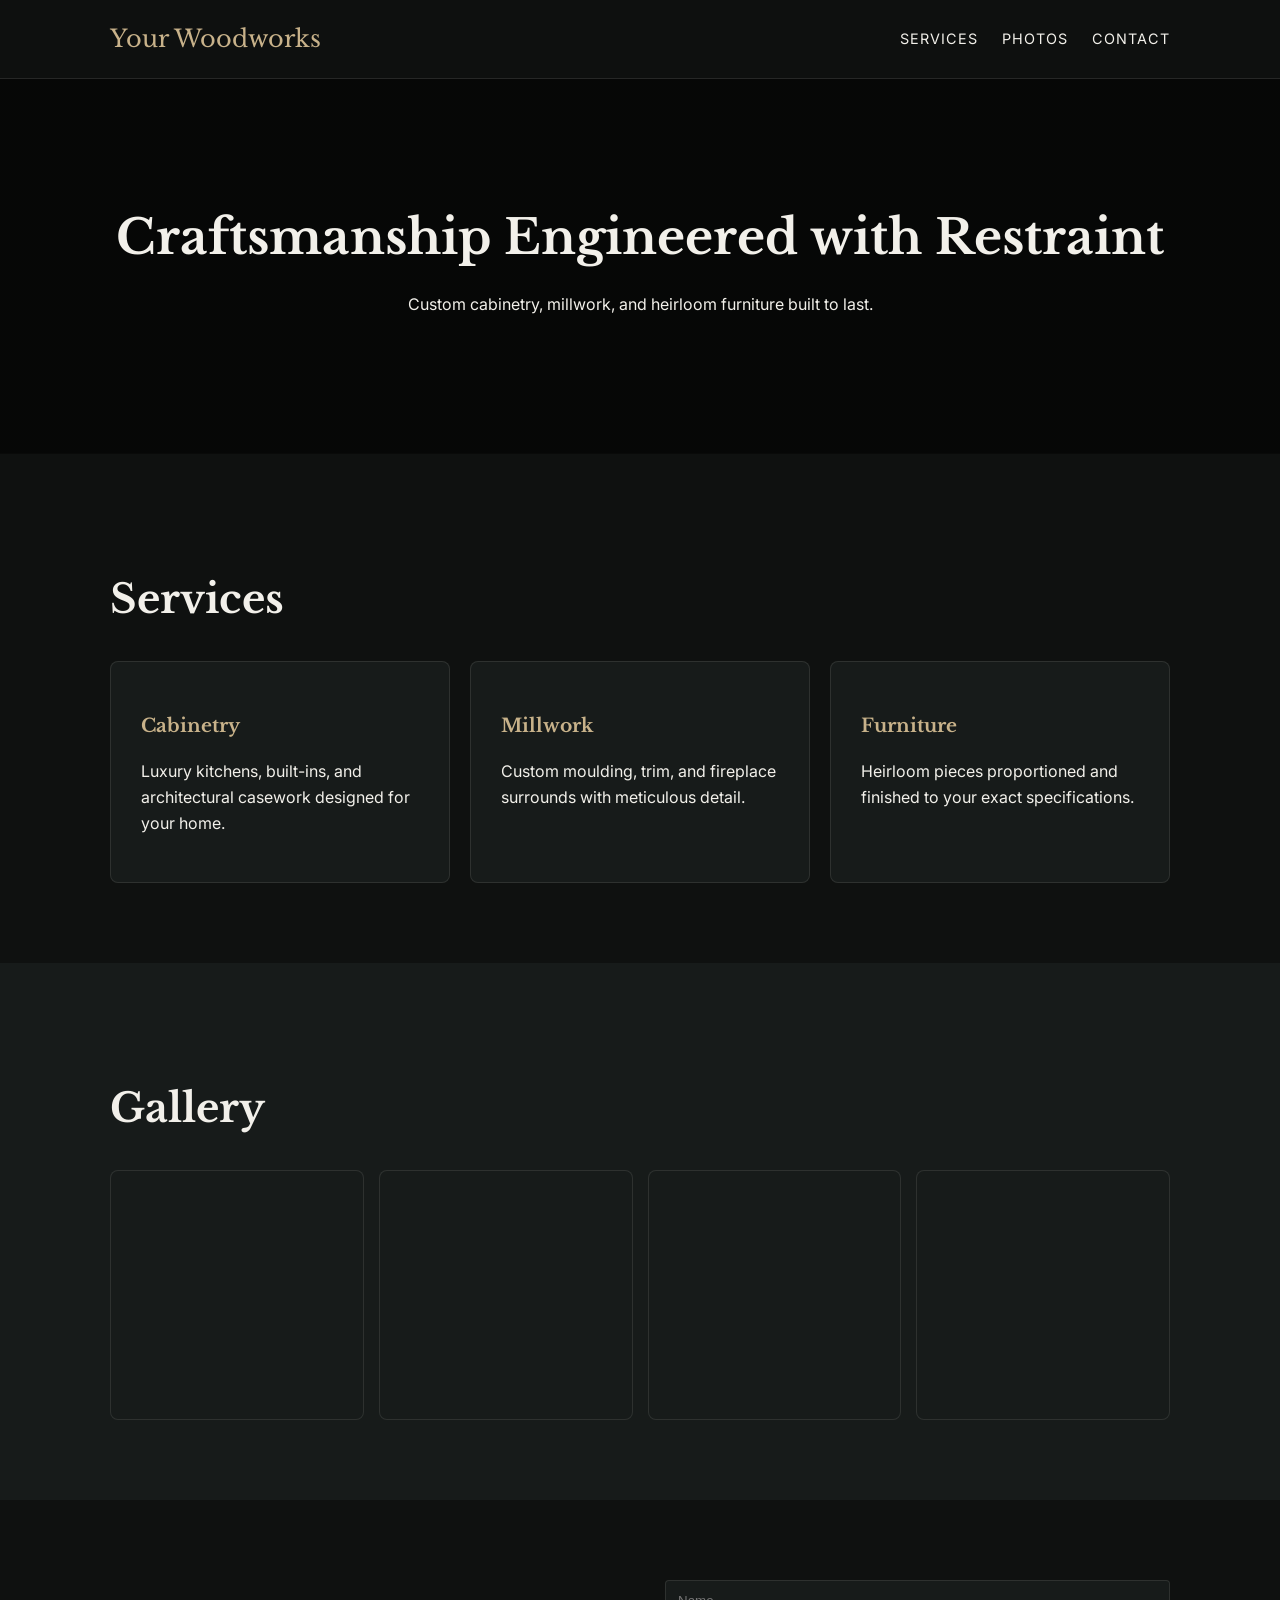
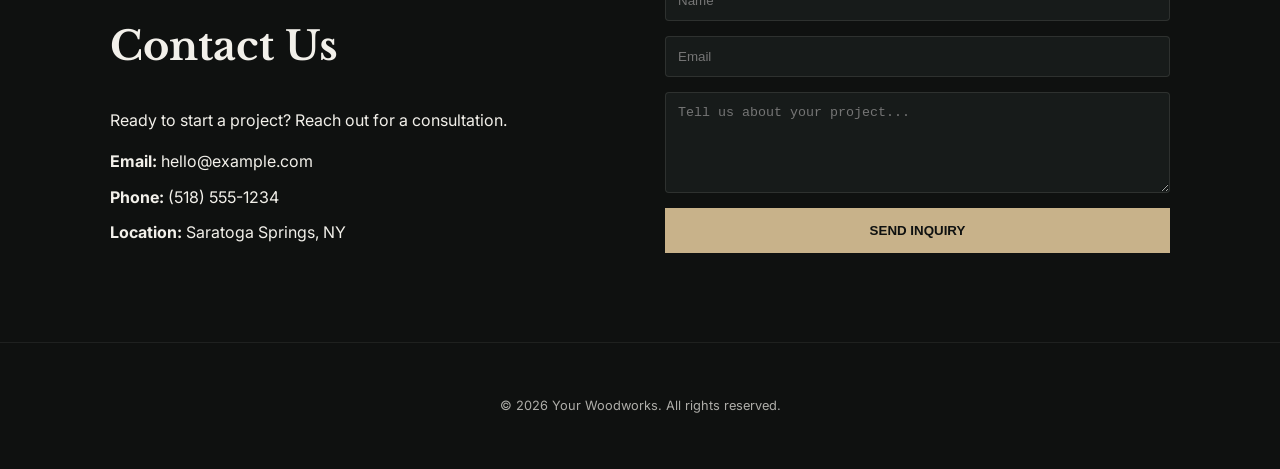
==== index2.html @ b882c174 "New Site Files" ====
<!doctype html>
<html lang="en">
<head>
  <meta charset="utf-8" />
  <meta name="viewport" content="width=device-width, initial-scale=1" />
  <title>Your Woodworks | Custom Cabinetry</title>
  <link href="https://fonts.googleapis.com/css2?family=Libre+Baskerville:wght@400;700&family=Inter:wght@300;400;600&display=swap" rel="stylesheet">
  <link rel="stylesheet" href="style2.css" />
</head>
<body>

  <header class="site-header">
    <div class="container">
      <nav class="nav">
        <a href="#" class="brand">Your Woodworks</a>
        <div class="nav-links">
          <a href="#services">Services</a>
          <a href="#photos">Photos</a>
          <a href="#contact">Contact</a>
        </div>
      </nav>
    </div>
  </header>

  <main>
    <section class="hero">
      <div class="container">
        <h1>Craftsmanship Engineered with Restraint</h1>
        <p>Custom cabinetry, millwork, and heirloom furniture built to last.</p>
      </div>
    </section>

    <section id="services" class="section">
      <div class="container">
        <h2 class="section-title">Services</h2>
        <div class="grid-3">
          <div class="card">
            <h3>Cabinetry</h3>
            <p>Luxury kitchens, built-ins, and architectural casework designed for your home.</p>
          </div>
          <div class="card">
            <h3>Millwork</h3>
            <p>Custom moulding, trim, and fireplace surrounds with meticulous detail.</p>
          </div>
          <div class="card">
            <h3>Furniture</h3>
            <p>Heirloom pieces proportioned and finished to your exact specifications.</p>
          </div>
        </div>
      </div>
    </section>

    <section id="photos" class="section section-alt">
      <div class="container">
        <h2 class="section-title">Gallery</h2>
        <div class="photo-grid">
          <div class="photo-item" style="background-image: url('https://images.unsplash.com/photo-1556912167-f556f1f39faa?auto=format&fit=crop&w=800&q=80')"></div>
          <div class="photo-item" style="background-image: url('https://images.unsplash.com/photo-1542317854-49a9c0f9f7f4?auto=format&fit=crop&w=800&q=80')"></div>
          <div class="photo-item" style="background-image: url('https://images.unsplash.com/photo-1524758631624-e2822e304c36?auto=format&fit=crop&w=800&q=80')"></div>
          <div class="photo-item" style="background-image: url('https://images.unsplash.com/photo-1600566753376-12c8ab7fb75b?auto=format&fit=crop&w=800&q=80')"></div>
        </div>
      </div>
    </section>

    <section id="contact" class="section">
      <div class="container contact-content">
        <div class="contact-info">
          <h2 class="section-title">Contact Us</h2>
          <p>Ready to start a project? Reach out for a consultation.</p>
          <ul class="contact-list">
            <li><strong>Email:</strong> hello@example.com</li>
            <li><strong>Phone:</strong> (518) 555-1234</li>
            <li><strong>Location:</strong> Saratoga Springs, NY</li>
          </ul>
        </div>
        <form class="contact-form">
          <input type="text" placeholder="Name" required>
          <input type="email" placeholder="Email" required>
          <textarea placeholder="Tell us about your project..." rows="5" required></textarea>
          <button type="submit" class="btn">Send Inquiry</button>
        </form>
      </div>
    </section>
  </main>

  <footer class="footer">
    <div class="container">
      <p>&copy; 2026 Your Woodworks. All rights reserved.</p>
    </div>
  </footer>

</body>
</html>
---- style2.css ----
/* Tokens */
:root {
  --bg: #0f1110;
  --surface: #171b1a;
  --text: #f2f0ea;
  --accent: #c8b28a;
  --line: rgba(242, 240, 234, 0.1);
  --serif: "Libre Baskerville", serif;
  --sans: "Inter", sans-serif;
}

/* Reset & Base */
* { box-sizing: border-box; }
body {
  margin: 0;
  background-color: var(--bg);
  color: var(--text);
  font-family: var(--sans);
  line-height: 1.6;
}
.container {
  max-width: 1100px;
  margin: 0 auto;
  padding: 0 20px;
}
a { text-decoration: none; color: inherit; }

/* Header */
.site-header {
  padding: 20px 0;
  border-bottom: 1px solid var(--line);
  background: rgba(15, 17, 16, 0.9);
  position: sticky;
  top: 0;
  z-index: 100;
}
.nav {
  display: flex;
  justify-content: space-between;
  align-items: center;
}
.brand { font-family: var(--serif); font-size: 1.5rem; color: var(--accent); }
.nav-links a { margin-left: 20px; font-size: 0.9rem; text-transform: uppercase; letter-spacing: 1px; }

/* Sections */
.section { padding: 80px 0; }
.section-alt { background-color: var(--surface); }
.section-title { font-family: var(--serif); font-size: 2.5rem; margin-bottom: 30px; }

/* Hero */
.hero {
  padding: 120px 0;
  text-align: center;
  background: linear-gradient(rgba(0,0,0,0.6), rgba(0,0,0,0.6)), url('https://images.unsplash.com/photo-1549497538-303791108f95?auto=format&fit=crop&w=1600&q=80');
  background-size: cover;
  background-position: center;
}
.hero h1 { font-family: var(--serif); font-size: 3rem; margin: 0; }

/* Grids */
.grid-3 {
  display: grid;
  grid-template-columns: repeat(auto-fit, minmax(280px, 1fr));
  gap: 20px;
}
.card {
  padding: 30px;
  background: var(--surface);
  border: 1px solid var(--line);
  border-radius: 8px;
}
.card h3 { color: var(--accent); font-family: var(--serif); }

/* Gallery */
.photo-grid {
  display: grid;
  grid-template-columns: repeat(auto-fit, minmax(240px, 1fr));
  gap: 15px;
}
.photo-item {
  height: 250px;
  background-size: cover;
  background-position: center;
  border-radius: 8px;
  border: 1px solid var(--line);
}

/* Contact Form */
.contact-content {
  display: grid;
  grid-template-columns: repeat(auto-fit, minmax(300px, 1fr));
  gap: 50px;
}
.contact-list { list-style: none; padding: 0; }
.contact-list li { margin-bottom: 10px; }
.contact-form { display: flex; flex-direction: column; gap: 15px; }
input, textarea {
  padding: 12px;
  background: var(--surface);
  border: 1px solid var(--line);
  color: #fff;
  border-radius: 4px;
}
.btn {
  padding: 15px;
  background: var(--accent);
  color: var(--bg);
  border: none;
  font-weight: bold;
  cursor: pointer;
  text-transform: uppercase;
}

/* Footer */
.footer {
  text-align: center;
  padding: 40px 0;
  border-top: 1px solid var(--line);
  font-size: 0.8rem;
  opacity: 0.7;
}
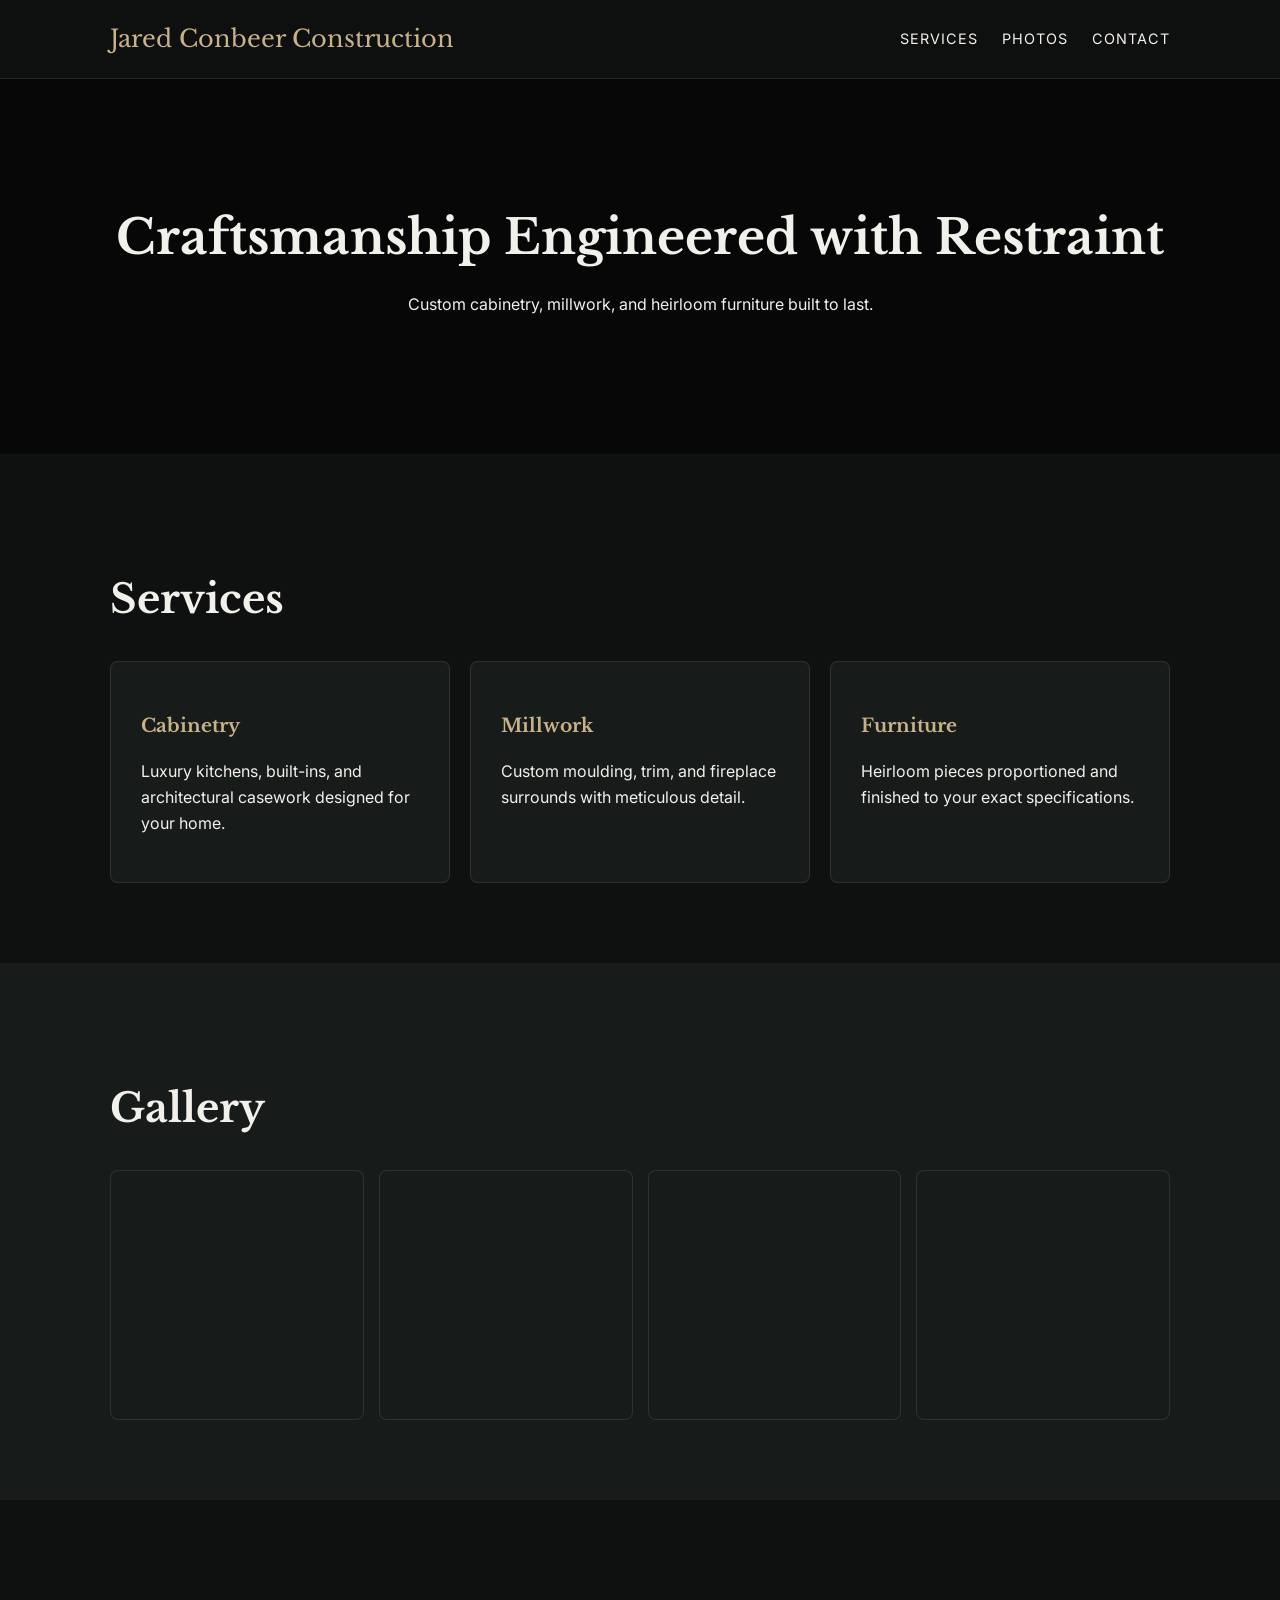
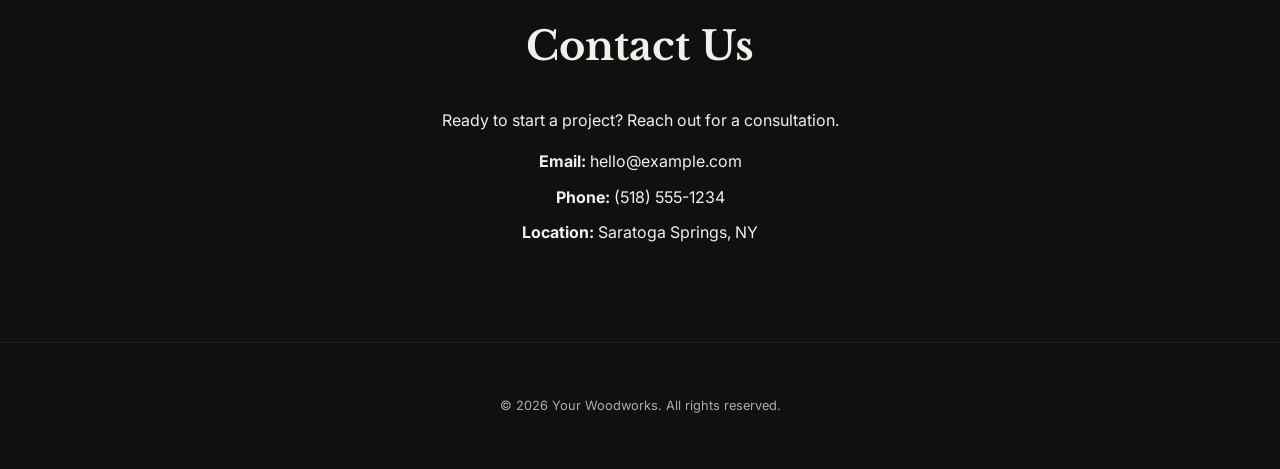
==== commit ca0f6c97: "Updates" ====
--- a/index2.html
+++ b/index2.html
@@ -3,7 +3,7 @@
 <head>
   <meta charset="utf-8" />
   <meta name="viewport" content="width=device-width, initial-scale=1" />
-  <title>Your Woodworks | Custom Cabinetry</title>
+  <title>Jared Conbeer Construction</title>
   <link href="https://fonts.googleapis.com/css2?family=Libre+Baskerville:wght@400;700&family=Inter:wght@300;400;600&display=swap" rel="stylesheet">
   <link rel="stylesheet" href="style2.css" />
 </head>
@@ -12,7 +12,7 @@
   <header class="site-header">
     <div class="container">
       <nav class="nav">
-        <a href="#" class="brand">Your Woodworks</a>
+        <a href="#" class="brand">Jared Conbeer Construction</a>
         <div class="nav-links">
           <a href="#services">Services</a>
           <a href="#photos">Photos</a>
@@ -72,14 +72,14 @@
             <li><strong>Phone:</strong> (518) 555-1234</li>
             <li><strong>Location:</strong> Saratoga Springs, NY</li>
           </ul>
-        </div>
+        <!--</div>
         <form class="contact-form">
           <input type="text" placeholder="Name" required>
           <input type="email" placeholder="Email" required>
           <textarea placeholder="Tell us about your project..." rows="5" required></textarea>
           <button type="submit" class="btn">Send Inquiry</button>
         </form>
-      </div>
+      </div>-->
     </section>
   </main>
 
--- a/style2.css
+++ b/style2.css
@@ -90,6 +90,13 @@
   display: grid;
   grid-template-columns: repeat(auto-fit, minmax(300px, 1fr));
   gap: 50px;
+  justify-items: center;
+  text-align: center;
+}
+.contact-info,
+.contact-form {
+  width: 100%;
+  max-width: 520px;
 }
 .contact-list { list-style: none; padding: 0; }
 .contact-list li { margin-bottom: 10px; }
